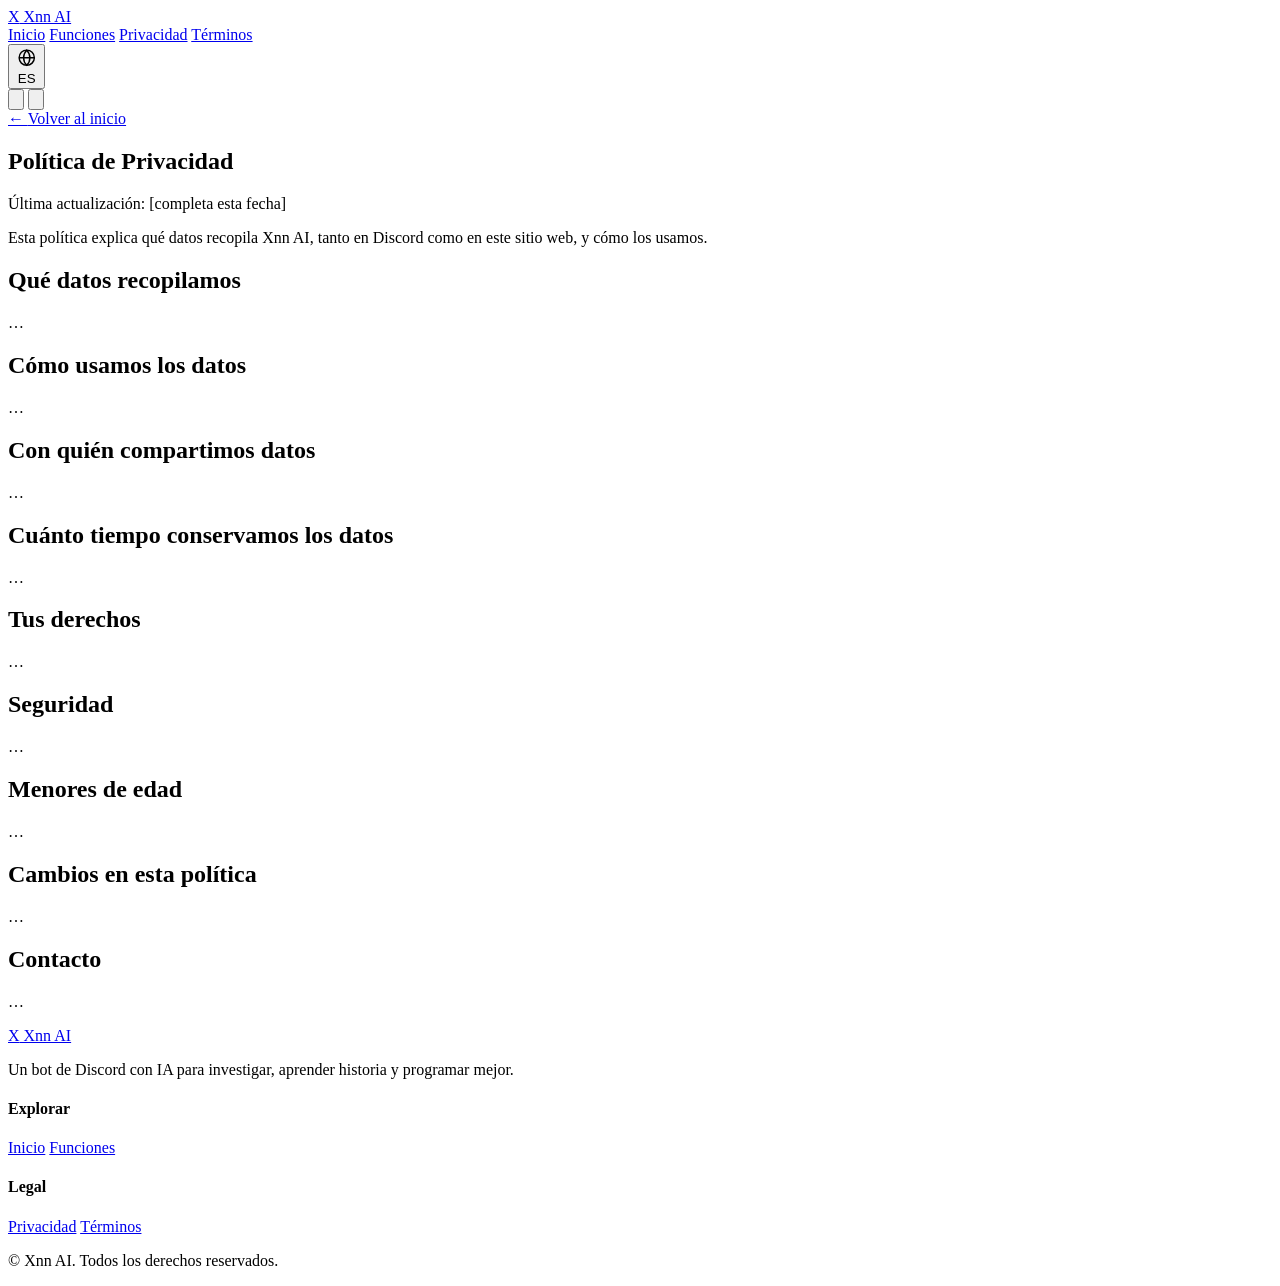
==== privacy.html @ 33c7aec7 "Add files via upload" ====
<!DOCTYPE html>
<html lang="es">
<head>
<meta charset="UTF-8">
<meta name="viewport" content="width=device-width, initial-scale=1.0">
<script>
(function () {
  var mode = localStorage.getItem("theme-mode") || "auto";
  var dark = window.matchMedia("(prefers-color-scheme: dark)").matches;
  var theme = mode === "auto" ? (dark ? "dark" : "light") : mode;
  document.documentElement.setAttribute("data-theme", theme);
  document.documentElement.setAttribute("data-theme-mode", mode);
})();
</script>
<title data-i18n="meta.titlePrivacy">Política de Privacidad — Xnn AI</title>
<meta name="description" content="Política de privacidad de Xnn AI, bot de Discord con inteligencia artificial.">
<link rel="preconnect" href="https://fonts.googleapis.com">
<link rel="preconnect" href="https://fonts.gstatic.com" crossorigin>
<link href="https://fonts.googleapis.com/css2?family=Fraunces:opsz,wght@9..144,500;9..144,600&family=IBM+Plex+Sans:wght@400;500;600&family=IBM+Plex+Mono:wght@400;500&display=swap" rel="stylesheet">
<link rel="stylesheet" href="css/style.css">
</head>
<body>

<header class="site-header">
  <div class="container">
    <a class="logo" href="index.html#top">
      <span class="logo-mark" aria-hidden="true">X</span>
      Xnn AI
    </a>

    <nav class="main-nav" id="main-nav">
      <a href="index.html#top" data-i18n="nav.home">Inicio</a>
      <a href="index.html#funciones" data-i18n="nav.features">Funciones</a>
      <a href="privacy.html" data-i18n="nav.privacy">Privacidad</a>
      <a href="terms.html" data-i18n="nav.terms">Términos</a>
    </nav>

    <div class="header-controls">
      <div class="lang-dropdown" id="lang-dropdown">
        <button type="button" class="lang-trigger" id="lang-trigger" data-i18n-aria-label="lang.selectLabel" aria-label="Idioma" aria-haspopup="listbox" aria-expanded="false">
          <svg viewBox="0 0 24 24" fill="none" stroke="currentColor" stroke-width="1.6" aria-hidden="true"><circle cx="12" cy="12" r="8.5"/><path d="M3.5 12h17M12 3.5c2.3 2.3 3.5 5.3 3.5 8.5s-1.2 6.2-3.5 8.5c-2.3-2.3-3.5-5.3-3.5-8.5S9.7 5.8 12 3.5Z"/></svg>
          <span class="lang-code" id="lang-current-code">ES</span>
          <span class="lang-chevron" aria-hidden="true"></span>
        </button>
        <div class="lang-panel" id="lang-panel" role="listbox" aria-label="Idioma"></div>
      </div>
      <button class="icon-btn" id="theme-toggle" type="button">
        <svg viewBox="0 0 24 24" fill="none" stroke="currentColor" stroke-width="1.6" aria-hidden="true"><rect x="3" y="4.5" width="18" height="12" rx="1.4"/><path d="M8 20h8M12 16.5V20"/></svg>
      </button>
      <button class="nav-toggle" id="nav-toggle" type="button" aria-expanded="false" aria-controls="main-nav" aria-label="Menú">
        <svg viewBox="0 0 24 24" fill="none" stroke="currentColor" stroke-width="1.6" aria-hidden="true"><path d="M4 6h16M4 12h16M4 18h16"/></svg>
      </button>
    </div>
  </div>
</header>

<main>
  <section class="legal">
    <div class="container">
      <a class="back-link" href="index.html#top">
        <span aria-hidden="true">←</span>
        <span data-i18n="common.backHome">Volver al inicio</span>
      </a>

      <h1 data-i18n="privacy.title">Política de Privacidad</h1>
      <p class="legal-updated" data-i18n="privacy.updated">Última actualización: [completa esta fecha]</p>
      <p class="legal-intro" data-i18n="privacy.intro">Esta política explica qué datos recopila Xnn AI, tanto en Discord como en este sitio web, y cómo los usamos.</p>

      <article class="legal-section">
        <h2 data-i18n="privacy.s1.title">Qué datos recopilamos</h2>
        <p data-i18n="privacy.s1.body">…</p>
      </article>
      <article class="legal-section">
        <h2 data-i18n="privacy.s2.title">Cómo usamos los datos</h2>
        <p data-i18n="privacy.s2.body">…</p>
      </article>
      <article class="legal-section">
        <h2 data-i18n="privacy.s3.title">Con quién compartimos datos</h2>
        <p data-i18n="privacy.s3.body">…</p>
      </article>
      <article class="legal-section">
        <h2 data-i18n="privacy.s4.title">Cuánto tiempo conservamos los datos</h2>
        <p data-i18n="privacy.s4.body">…</p>
      </article>
      <article class="legal-section">
        <h2 data-i18n="privacy.s5.title">Tus derechos</h2>
        <p data-i18n="privacy.s5.body">…</p>
      </article>
      <article class="legal-section">
        <h2 data-i18n="privacy.s6.title">Seguridad</h2>
        <p data-i18n="privacy.s6.body">…</p>
      </article>
      <article class="legal-section">
        <h2 data-i18n="privacy.s7.title">Menores de edad</h2>
        <p data-i18n="privacy.s7.body">…</p>
      </article>
      <article class="legal-section">
        <h2 data-i18n="privacy.s8.title">Cambios en esta política</h2>
        <p data-i18n="privacy.s8.body">…</p>
      </article>
      <article class="legal-section">
        <h2 data-i18n="privacy.s9.title">Contacto</h2>
        <p data-i18n="privacy.s9.body">…</p>
      </article>
    </div>
  </section>
</main>

<footer class="site-footer">
  <div class="container">
    <div class="footer-grid">
      <div class="footer-brand">
        <a class="logo" href="index.html#top">
          <span class="logo-mark" aria-hidden="true">X</span>
          Xnn AI
        </a>
        <p data-i18n="footer.tagline">Un bot de Discord con IA para investigar, aprender historia y programar mejor.</p>
      </div>
      <div class="footer-cols">
        <div class="footer-col">
          <h4 data-i18n="footer.linksHeading">Explorar</h4>
          <a href="index.html#top" data-i18n="nav.home">Inicio</a>
          <a href="index.html#funciones" data-i18n="nav.features">Funciones</a>
        </div>
        <div class="footer-col">
          <h4 data-i18n="footer.legalHeading">Legal</h4>
          <a href="privacy.html" data-i18n="nav.privacy">Privacidad</a>
          <a href="terms.html" data-i18n="nav.terms">Términos</a>
        </div>
      </div>
    </div>
    <div class="footer-bottom">
      <p>© <span id="current-year"></span> Xnn AI. <span data-i18n="footer.rights">Todos los derechos reservados.</span></p>
    </div>
  </div>
</footer>

<script src="lang/es.js"></script>
<script src="lang/en.js"></script>
<script src="js/main.js"></script>
</body>
</html>
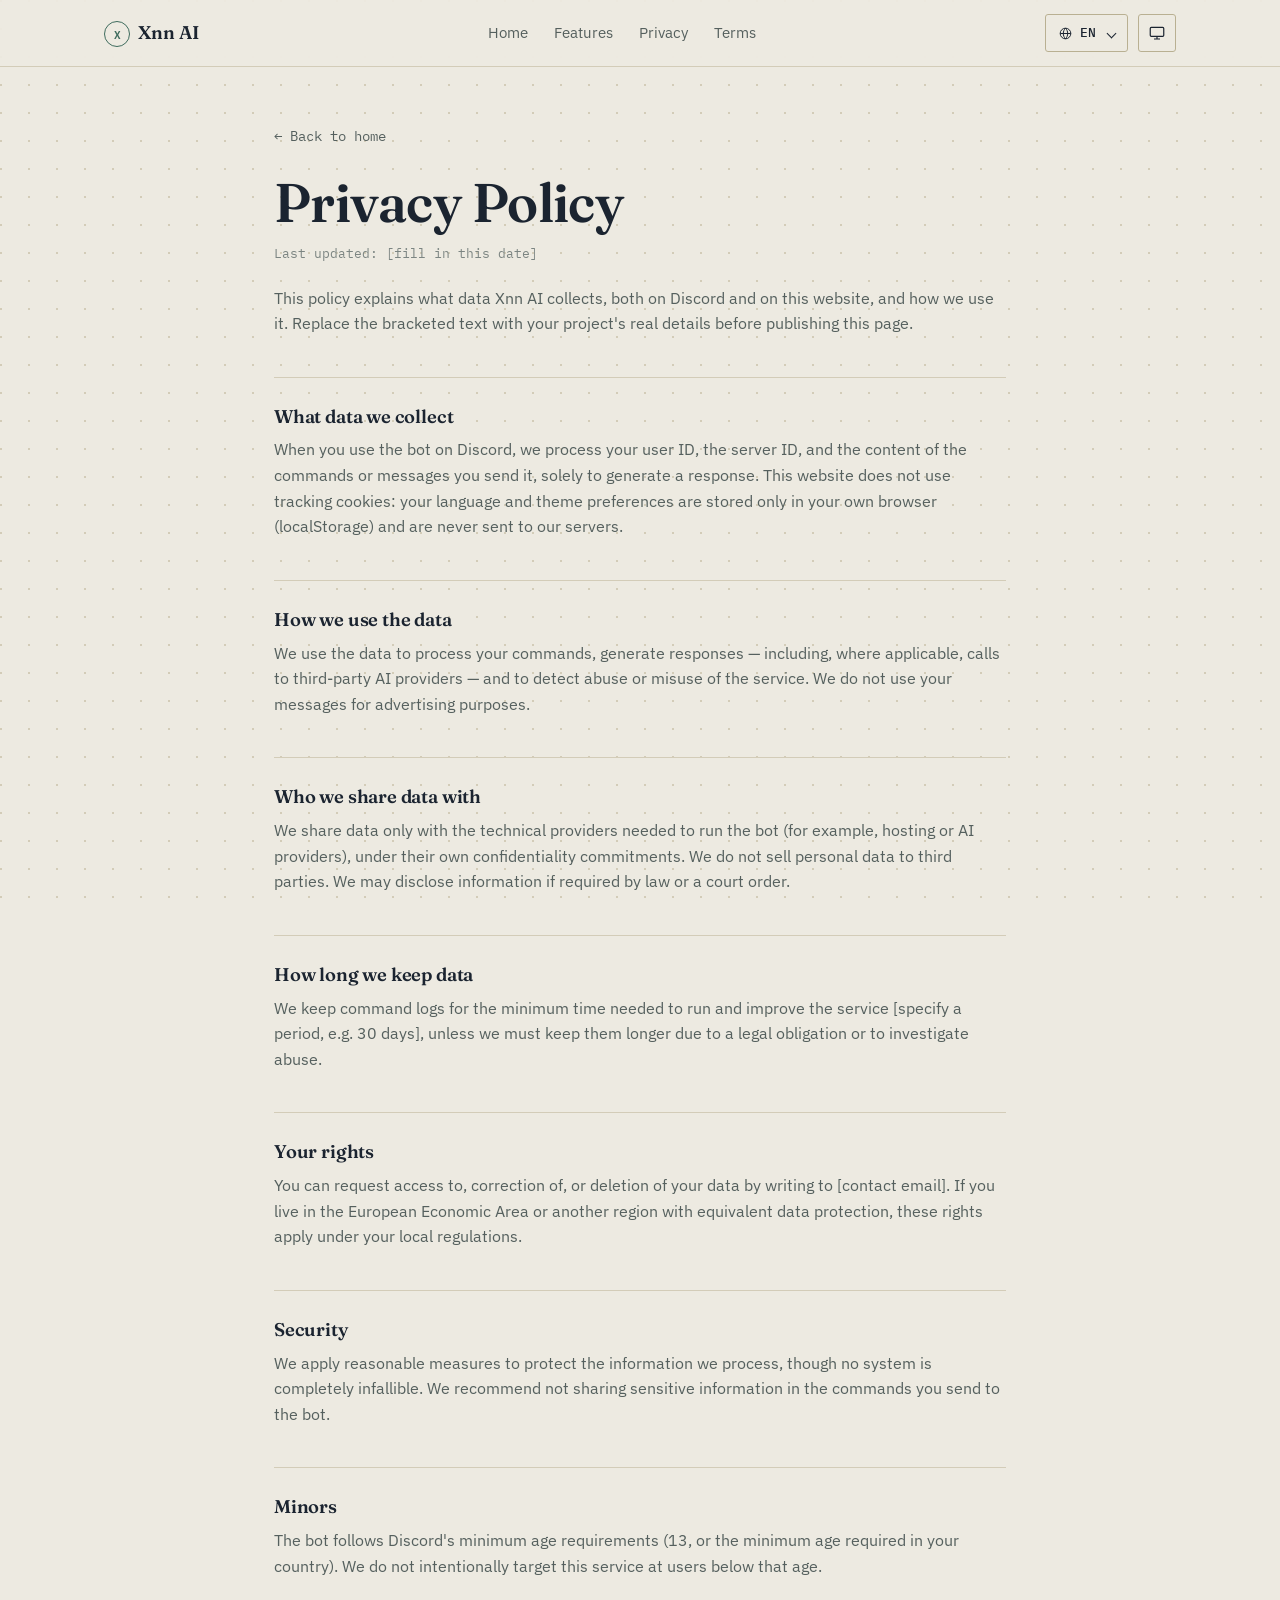
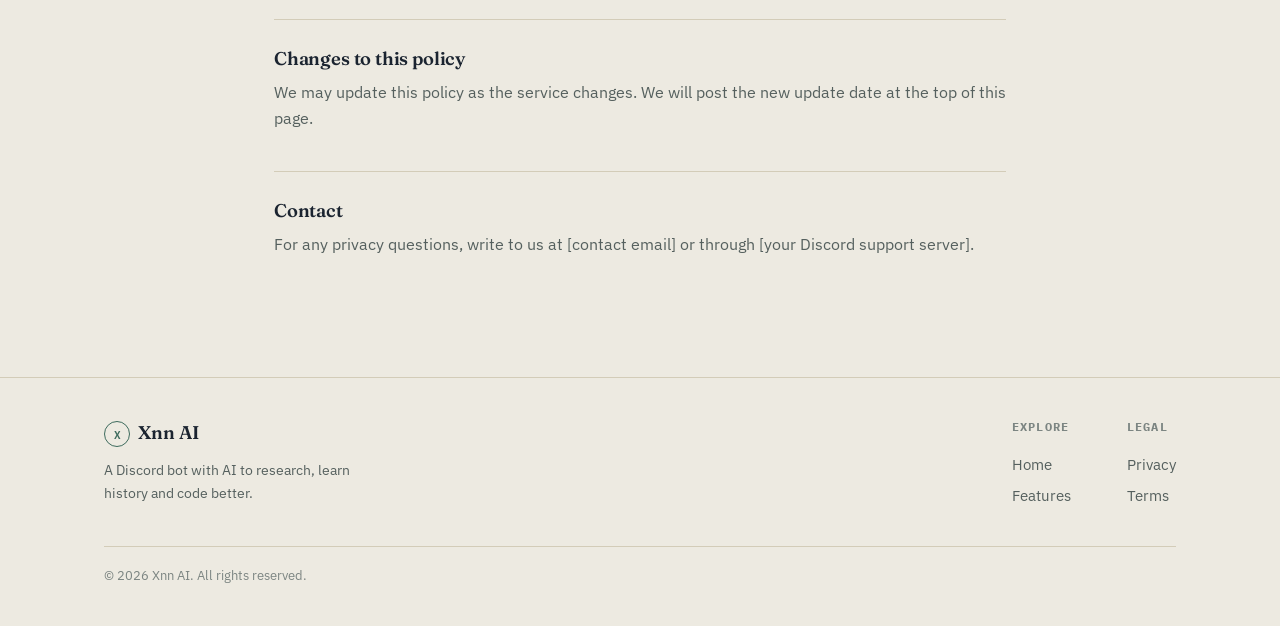
==== commit a087ca09: "Update privacy.html" ====
--- a/privacy.html
+++ b/privacy.html
@@ -12,7 +12,7 @@
   document.documentElement.setAttribute("data-theme-mode", mode);
 })();
 </script>
-<title data-i18n="meta.titlePrivacy">Política de Privacidad — Xnn AI</title>
+<title data-i18n="meta.titlePrivacy">Política de Privacidad - Xnn AI</title>
 <meta name="description" content="Política de privacidad de Xnn AI, bot de Discord con inteligencia artificial.">
 <link rel="preconnect" href="https://fonts.googleapis.com">
 <link rel="preconnect" href="https://fonts.gstatic.com" crossorigin>
@@ -63,7 +63,7 @@
       </a>
 
       <h1 data-i18n="privacy.title">Política de Privacidad</h1>
-      <p class="legal-updated" data-i18n="privacy.updated">Última actualización: [completa esta fecha]</p>
+      <p class="legal-updated" data-i18n="privacy.updated">Última actualización: 07/08/26</p>
       <p class="legal-intro" data-i18n="privacy.intro">Esta política explica qué datos recopila Xnn AI, tanto en Discord como en este sitio web, y cómo los usamos.</p>
 
       <article class="legal-section">
--- a/css/style.css
+++ b/css/style.css
@@ -0,0 +1,506 @@
+/* =========================================================
+   Athenea AI — hoja de estilos principal
+   Paleta inspirada en instrumentos científicos antiguos
+   (latón / verdigris) sobre papel de archivo.
+   ========================================================= */
+
+/* ---------- Reset ligero ---------- */
+*, *::before, *::after { box-sizing: border-box; }
+html, body, h1, h2, h3, h4, p, figure, blockquote, dl, dd, ul, ol { margin: 0; }
+ul[class], ol[class] { list-style: none; padding: 0; }
+img, picture, svg { display: block; max-width: 100%; }
+a { color: inherit; }
+button { font: inherit; color: inherit; background: none; border: 0; cursor: pointer; }
+input, select { font: inherit; }
+
+/* ---------- Tokens: tema claro (por defecto) ---------- */
+:root {
+  --bg: #EDEAE1;
+  --bg-soft: #E4E0D3;
+  --surface: #F8F6EF;
+  --ink: #1B2430;
+  --ink-soft: #55605E;
+  --ink-faint: #7C8582;
+  --accent: #3E6B5D;
+  --accent-strong: #2A4B41;
+  --accent-contrast: #F4F1E6;
+  --line: #D3CCB8;
+  --line-strong: #B9B092;
+  --shadow: 220 25% 15%;
+
+  --font-display: "Fraunces", "Iowan Old Style", Georgia, serif;
+  --font-body: "IBM Plex Sans", "Segoe UI", system-ui, sans-serif;
+  --font-mono: "IBM Plex Mono", "SFMono-Regular", Consolas, monospace;
+
+  --radius-sm: 3px;
+  --radius-md: 6px;
+  --container: 1120px;
+
+  color-scheme: light;
+}
+
+/* ---------- Tokens: tema oscuro ---------- */
+:root[data-theme="dark"] {
+  --bg: #10151B;
+  --bg-soft: #161C23;
+  --surface: #1A222A;
+  --ink: #ECE7D8;
+  --ink-soft: #B7B09B;
+  --ink-faint: #7F8A87;
+  --accent: #6FAE9A;
+  --accent-strong: #8FC7B0;
+  --accent-contrast: #0E1512;
+  --line: #2A333B;
+  --line-strong: #3A4650;
+  --shadow: 0 0% 0%;
+
+  color-scheme: dark;
+}
+
+/* ---------- Base ---------- */
+html { scroll-behavior: smooth; }
+@media (prefers-reduced-motion: reduce) {
+  html { scroll-behavior: auto; }
+  * { animation-duration: 0.001ms !important; animation-iteration-count: 1 !important; transition-duration: 0.001ms !important; scroll-behavior: auto !important; }
+}
+
+body {
+  background: var(--bg);
+  color: var(--ink);
+  font-family: var(--font-body);
+  font-size: 16px;
+  line-height: 1.6;
+  -webkit-font-smoothing: antialiased;
+  transition: background-color 0.25s ease, color 0.25s ease;
+  background-image:
+    radial-gradient(circle at 1px 1px, var(--line) 1px, transparent 0);
+  background-size: 28px 28px;
+  background-attachment: fixed;
+}
+
+:where(:focus-visible) {
+  outline: 2px solid var(--accent);
+  outline-offset: 3px;
+  border-radius: 2px;
+}
+
+.container {
+  width: 100%;
+  max-width: var(--container);
+  margin-inline: auto;
+  padding-inline: 24px;
+}
+
+.visually-hidden {
+  position: absolute; width: 1px; height: 1px;
+  padding: 0; margin: -1px; overflow: hidden;
+  clip: rect(0,0,0,0); white-space: nowrap; border: 0;
+}
+
+.eyebrow {
+  font-family: var(--font-mono);
+  font-size: 0.72rem;
+  letter-spacing: 0.14em;
+  text-transform: uppercase;
+  color: var(--accent);
+  display: inline-flex;
+  align-items: center;
+  gap: 8px;
+}
+.eyebrow::before {
+  content: "";
+  width: 18px; height: 1px;
+  background: var(--accent);
+}
+
+h1, h2, h3 { font-family: var(--font-display); font-weight: 600; letter-spacing: -0.01em; }
+h1 { font-size: clamp(2.1rem, 4.4vw, 3.4rem); line-height: 1.08; }
+h2 { font-size: clamp(1.5rem, 2.6vw, 2rem); line-height: 1.18; }
+h3 { font-size: 1.15rem; line-height: 1.3; }
+
+.lede { font-size: 1.08rem; color: var(--ink-soft); max-width: 54ch; }
+
+/* ---------- Botones ---------- */
+.btn {
+  display: inline-flex; align-items: center; gap: 8px;
+  padding: 12px 22px;
+  border-radius: var(--radius-sm);
+  font-weight: 600; font-size: 0.95rem;
+  border: 1px solid transparent;
+  transition: transform 0.15s ease, background-color 0.2s ease, border-color 0.2s ease, color 0.2s ease;
+  white-space: nowrap;
+}
+.btn:hover { transform: translateY(-1px); }
+.btn:active { transform: translateY(0); }
+
+.btn-primary {
+  background: var(--accent);
+  color: var(--accent-contrast);
+}
+.btn-primary:hover { background: var(--accent-strong); }
+
+.btn-ghost {
+  background: transparent;
+  border-color: var(--line-strong);
+  color: var(--ink);
+}
+.btn-ghost:hover { border-color: var(--accent); color: var(--accent); }
+
+/* ---------- Header ---------- */
+.site-header {
+  position: sticky; top: 0; z-index: 40;
+  background: color-mix(in srgb, var(--bg) 88%, transparent);
+  backdrop-filter: blur(10px);
+  border-bottom: 1px solid var(--line);
+}
+.site-header .container {
+  display: flex; align-items: center; justify-content: space-between;
+  gap: 16px; padding-block: 14px;
+}
+.logo {
+  display: inline-flex; align-items: baseline; gap: 8px;
+  font-family: var(--font-display); font-weight: 600; font-size: 1.15rem;
+  text-decoration: none;
+}
+.logo-mark {
+  width: 26px; height: 26px;
+  border: 1px solid var(--accent);
+  border-radius: 50%;
+  display: inline-grid; place-items: center;
+  font-family: var(--font-mono); font-size: 0.7rem; color: var(--accent);
+}
+.main-nav {
+  display: flex; align-items: center; gap: 26px;
+}
+.main-nav a {
+  text-decoration: none; font-size: 0.94rem; color: var(--ink-soft);
+  transition: color 0.2s ease;
+}
+.main-nav a:hover { color: var(--accent); }
+.header-controls { display: flex; align-items: center; gap: 10px; }
+
+.icon-btn {
+  width: 38px; height: 38px;
+  display: inline-grid; place-items: center;
+  border: 1px solid var(--line-strong);
+  border-radius: var(--radius-sm);
+  transition: border-color 0.2s ease, color 0.2s ease;
+}
+.icon-btn:hover { border-color: var(--accent); color: var(--accent); }
+.icon-btn svg { width: 18px; height: 18px; }
+
+/* ---------- Selector de idioma (menú a medida) ---------- */
+.lang-dropdown { position: relative; }
+
+.lang-trigger {
+  display: inline-flex; align-items: center; gap: 7px;
+  height: 38px; padding-inline: 12px;
+  border: 1px solid var(--line-strong);
+  border-radius: var(--radius-sm);
+  font-size: 0.83rem; font-weight: 500; color: var(--ink);
+  transition: border-color 0.2s ease, color 0.2s ease;
+}
+.lang-trigger:hover { border-color: var(--accent); color: var(--accent); }
+.lang-trigger[aria-expanded="true"] { border-color: var(--accent); color: var(--accent); }
+.lang-trigger svg { width: 15px; height: 15px; flex: none; }
+.lang-trigger .lang-code {
+  font-family: var(--font-mono); letter-spacing: 0.03em; min-width: 1.6em; text-align: left;
+}
+.lang-trigger .lang-chevron {
+  width: 7px; height: 7px; flex: none;
+  border-right: 1px solid currentColor; border-bottom: 1px solid currentColor;
+  transform: rotate(45deg); transition: transform 0.2s ease;
+}
+.lang-trigger[aria-expanded="true"] .lang-chevron { transform: rotate(-135deg); }
+
+.lang-panel {
+  position: absolute; top: calc(100% + 8px); right: 0;
+  min-width: 172px;
+  background: var(--surface);
+  border: 1px solid var(--line);
+  border-radius: var(--radius-md);
+  box-shadow: 0 16px 34px -18px hsl(var(--shadow) / 0.5);
+  padding: 6px;
+  z-index: 60;
+  opacity: 0; visibility: hidden; transform: translateY(-6px);
+  transition: opacity 0.16s ease, transform 0.16s ease, visibility 0.16s;
+}
+.lang-panel.is-open { opacity: 1; visibility: visible; transform: translateY(0); }
+
+.lang-option {
+  display: flex; align-items: center; justify-content: space-between; gap: 10px;
+  width: 100%; padding: 9px 10px;
+  border-radius: 4px;
+  font-size: 0.88rem; text-align: left; color: var(--ink-soft);
+  transition: background-color 0.15s ease, color 0.15s ease;
+}
+.lang-option:hover, .lang-option:focus-visible { background: var(--bg-soft); color: var(--ink); }
+.lang-option[aria-selected="true"] { color: var(--accent); font-weight: 600; }
+.lang-option .lang-check {
+  width: 13px; height: 13px; flex: none; opacity: 0;
+}
+.lang-option[aria-selected="true"] .lang-check { opacity: 1; }
+
+@media (prefers-reduced-motion: reduce) {
+  .lang-panel { transition: none; }
+}
+
+/* ---------- Nav móvil ---------- */
+.nav-toggle { display: none; }
+@media (max-width: 780px) {
+  .main-nav {
+    display: none;
+    position: absolute; top: 100%; left: 0; right: 0;
+    flex-direction: column; align-items: flex-start; gap: 4px;
+    background: var(--bg); border-bottom: 1px solid var(--line);
+    padding: 10px 24px 18px;
+  }
+  .main-nav.is-open { display: flex; }
+  .main-nav a { padding-block: 8px; width: 100%; }
+  .nav-toggle {
+    display: inline-grid; place-items: center;
+    width: 38px; height: 38px;
+    border: 1px solid var(--line-strong); border-radius: var(--radius-sm);
+  }
+  .site-header .container { position: relative; flex-wrap: wrap; }
+}
+
+/* ---------- Hero ---------- */
+.hero {
+  padding-block: 72px 56px;
+}
+.hero .container {
+  display: grid; grid-template-columns: 1.05fr 0.95fr;
+  gap: 56px; align-items: center;
+}
+@media (max-width: 900px) {
+  .hero .container { grid-template-columns: 1fr; }
+}
+.hero-copy > * + * { margin-top: 18px; }
+.hero-actions { display: flex; gap: 14px; flex-wrap: wrap; margin-top: 28px; }
+
+/* Tarjeta "ficha de investigación" — elemento firma */
+.demo-card {
+  background: var(--surface);
+  border: 1px solid var(--line);
+  border-radius: var(--radius-md);
+  padding: 22px 22px 18px;
+  box-shadow: 0 18px 40px -22px hsl(var(--shadow) / 0.55);
+  position: relative;
+}
+.demo-card::before {
+  content: "";
+  position: absolute; inset: 8px;
+  border: 1px dashed var(--line-strong);
+  border-radius: 4px;
+  pointer-events: none;
+  opacity: 0.5;
+}
+.demo-label {
+  font-family: var(--font-mono); font-size: 0.68rem;
+  letter-spacing: 0.1em; text-transform: uppercase;
+  color: var(--ink-faint);
+  display: flex; justify-content: space-between;
+  margin-bottom: 14px;
+}
+.demo-q {
+  font-size: 0.92rem; color: var(--ink-soft);
+  padding-bottom: 12px; margin-bottom: 12px;
+  border-bottom: 1px solid var(--line);
+}
+.demo-q strong { color: var(--ink); font-weight: 600; }
+.demo-a {
+  font-size: 0.96rem; line-height: 1.65; color: var(--ink);
+}
+.demo-sources {
+  margin-top: 16px; padding-top: 12px;
+  border-top: 1px solid var(--line);
+  font-family: var(--font-mono); font-size: 0.76rem; color: var(--ink-faint);
+}
+.demo-sources div { padding-block: 2px; }
+.demo-sources .tag { color: var(--accent); }
+
+/* ---------- Features ---------- */
+.section { padding-block: 64px; }
+.section-head { max-width: 60ch; margin-bottom: 40px; }
+.section-head h2 { margin-top: 10px; }
+
+.features-grid {
+  display: grid; grid-template-columns: repeat(4, 1fr); gap: 1px;
+  background: var(--line);
+  border: 1px solid var(--line);
+  border-radius: var(--radius-md);
+  overflow: hidden;
+}
+@media (max-width: 900px) { .features-grid { grid-template-columns: 1fr 1fr; } }
+@media (max-width: 560px) { .features-grid { grid-template-columns: 1fr; } }
+
+.feature-card {
+  background: var(--surface);
+  padding: 26px 22px;
+}
+.feature-icon {
+  width: 34px; height: 34px;
+  display: grid; place-items: center;
+  border: 1px solid var(--accent);
+  border-radius: 50%;
+  color: var(--accent);
+  margin-bottom: 16px;
+}
+.feature-icon svg { width: 17px; height: 17px; }
+.feature-card h3 { margin-bottom: 8px; }
+.feature-card p { color: var(--ink-soft); font-size: 0.93rem; }
+
+/* ---------- Pasos (secuencia real) ---------- */
+.steps {
+  display: grid; grid-template-columns: repeat(3, 1fr); gap: 28px;
+}
+@media (max-width: 780px) { .steps { grid-template-columns: 1fr; } }
+.step {
+  padding: 26px 22px;
+  border: 1px solid var(--line);
+  border-radius: var(--radius-md);
+  background: var(--surface);
+}
+.step-index {
+  font-family: var(--font-mono); color: var(--accent);
+  font-size: 0.85rem; margin-bottom: 12px;
+}
+.step h3 { margin-bottom: 8px; }
+.step p { color: var(--ink-soft); font-size: 0.93rem; }
+
+/* ---------- CTA final ---------- */
+.cta-band {
+  border: 1px solid var(--line);
+  border-radius: var(--radius-md);
+  background: var(--surface);
+  padding: 46px;
+  display: flex; align-items: center; justify-content: space-between;
+  gap: 24px; flex-wrap: wrap;
+}
+.cta-band h2 { margin-bottom: 6px; }
+.cta-band p { color: var(--ink-soft); }
+
+/* ---------- Footer ---------- */
+.site-footer {
+  border-top: 1px solid var(--line);
+  padding-block: 40px;
+  margin-top: 40px;
+}
+.footer-grid {
+  display: flex; justify-content: space-between; gap: 32px; flex-wrap: wrap;
+}
+.footer-brand p { color: var(--ink-soft); font-size: 0.9rem; max-width: 34ch; margin-top: 10px; }
+.footer-cols { display: flex; gap: 56px; flex-wrap: wrap; }
+.footer-col h4 {
+  font-family: var(--font-mono); font-size: 0.72rem; letter-spacing: 0.1em;
+  text-transform: uppercase; color: var(--ink-faint); margin-bottom: 12px;
+}
+.footer-col a {
+  display: block; text-decoration: none; color: var(--ink-soft);
+  font-size: 0.92rem; padding-block: 4px; transition: color 0.2s ease;
+}
+.footer-col a:hover { color: var(--accent); }
+.footer-bottom {
+  margin-top: 34px; padding-top: 18px; border-top: 1px solid var(--line);
+  font-size: 0.82rem; color: var(--ink-faint);
+  display: flex; justify-content: space-between; gap: 12px; flex-wrap: wrap;
+}
+
+/* ---------- Páginas legales ---------- */
+.legal {
+  padding-block: 56px 80px;
+}
+.legal .container { max-width: 780px; }
+.legal-updated {
+  font-family: var(--font-mono); font-size: 0.82rem; color: var(--ink-faint);
+  margin-top: 10px;
+}
+.legal-intro { margin-top: 22px; color: var(--ink-soft); }
+.legal-section {
+  margin-top: 40px; padding-top: 28px; border-top: 1px solid var(--line);
+}
+.legal-section h2 { font-size: 1.15rem; margin-bottom: 10px; }
+.legal-section p { color: var(--ink-soft); }
+.legal-section p + p { margin-top: 10px; }
+.back-link {
+  display: inline-flex; align-items: center; gap: 8px;
+  font-family: var(--font-mono); font-size: 0.85rem;
+  color: var(--ink-soft); text-decoration: none; margin-bottom: 26px;
+}
+.back-link:hover { color: var(--accent); }
+
+/* ---------- Modal: dónde instalar el bot ---------- */
+body.no-scroll { overflow: hidden; }
+
+.modal-overlay {
+  position: fixed; inset: 0;
+  background: hsl(var(--shadow) / 0.55);
+  display: flex; align-items: center; justify-content: center;
+  padding: 24px;
+  z-index: 100;
+  opacity: 0; visibility: hidden;
+  transition: opacity 0.2s ease, visibility 0.2s;
+}
+.modal-overlay.is-open { opacity: 1; visibility: visible; }
+
+.modal-card {
+  position: relative;
+  width: 100%; max-width: 460px;
+  background: var(--surface);
+  border: 1px solid var(--line);
+  border-radius: var(--radius-md);
+  padding: 30px 28px 26px;
+  box-shadow: 0 30px 60px -24px hsl(var(--shadow) / 0.6);
+  transform: translateY(10px) scale(0.98);
+  transition: transform 0.22s ease;
+}
+.modal-overlay.is-open .modal-card { transform: translateY(0) scale(1); }
+.modal-card h2 { margin-top: 10px; }
+.modal-card > p { margin-top: 10px; color: var(--ink-soft); }
+
+.modal-close {
+  position: absolute; top: 16px; right: 16px;
+  width: 30px; height: 30px;
+  display: inline-grid; place-items: center;
+  border: 1px solid var(--line-strong); border-radius: var(--radius-sm);
+  color: var(--ink-soft);
+  transition: border-color 0.2s ease, color 0.2s ease;
+}
+.modal-close:hover { border-color: var(--accent); color: var(--accent); }
+.modal-close svg { width: 14px; height: 14px; }
+
+.modal-options { display: flex; flex-direction: column; gap: 10px; margin-top: 22px; }
+
+.modal-option {
+  display: flex; align-items: center; gap: 14px;
+  padding: 14px 16px;
+  border: 1px solid var(--line);
+  border-radius: var(--radius-md);
+  text-decoration: none;
+  transition: border-color 0.2s ease, background-color 0.2s ease, transform 0.15s ease;
+}
+.modal-option:hover, .modal-option:focus-visible {
+  border-color: var(--accent); background: var(--bg-soft); transform: translateY(-1px);
+}
+.modal-option-icon {
+  width: 38px; height: 38px; flex: none;
+  display: inline-grid; place-items: center;
+  border: 1px solid var(--accent); border-radius: 50%;
+  color: var(--accent);
+}
+.modal-option-icon svg { width: 18px; height: 18px; }
+.modal-option-text { display: flex; flex-direction: column; gap: 2px; }
+.modal-option-text strong { font-family: var(--font-display); font-size: 1rem; font-weight: 600; color: var(--ink); }
+.modal-option-text span { font-size: 0.85rem; color: var(--ink-soft); }
+
+@media (prefers-reduced-motion: reduce) {
+  .modal-overlay, .modal-card { transition: none; }
+}
+
+/* ---------- Reveal on scroll ---------- */
+.reveal { opacity: 0; transform: translateY(14px); transition: opacity 0.6s ease, transform 0.6s ease; }
+.reveal.is-visible { opacity: 1; transform: translateY(0); }
+
+/* ---------- Utilidades ---------- */
+.mt-lg { margin-top: 64px; }
